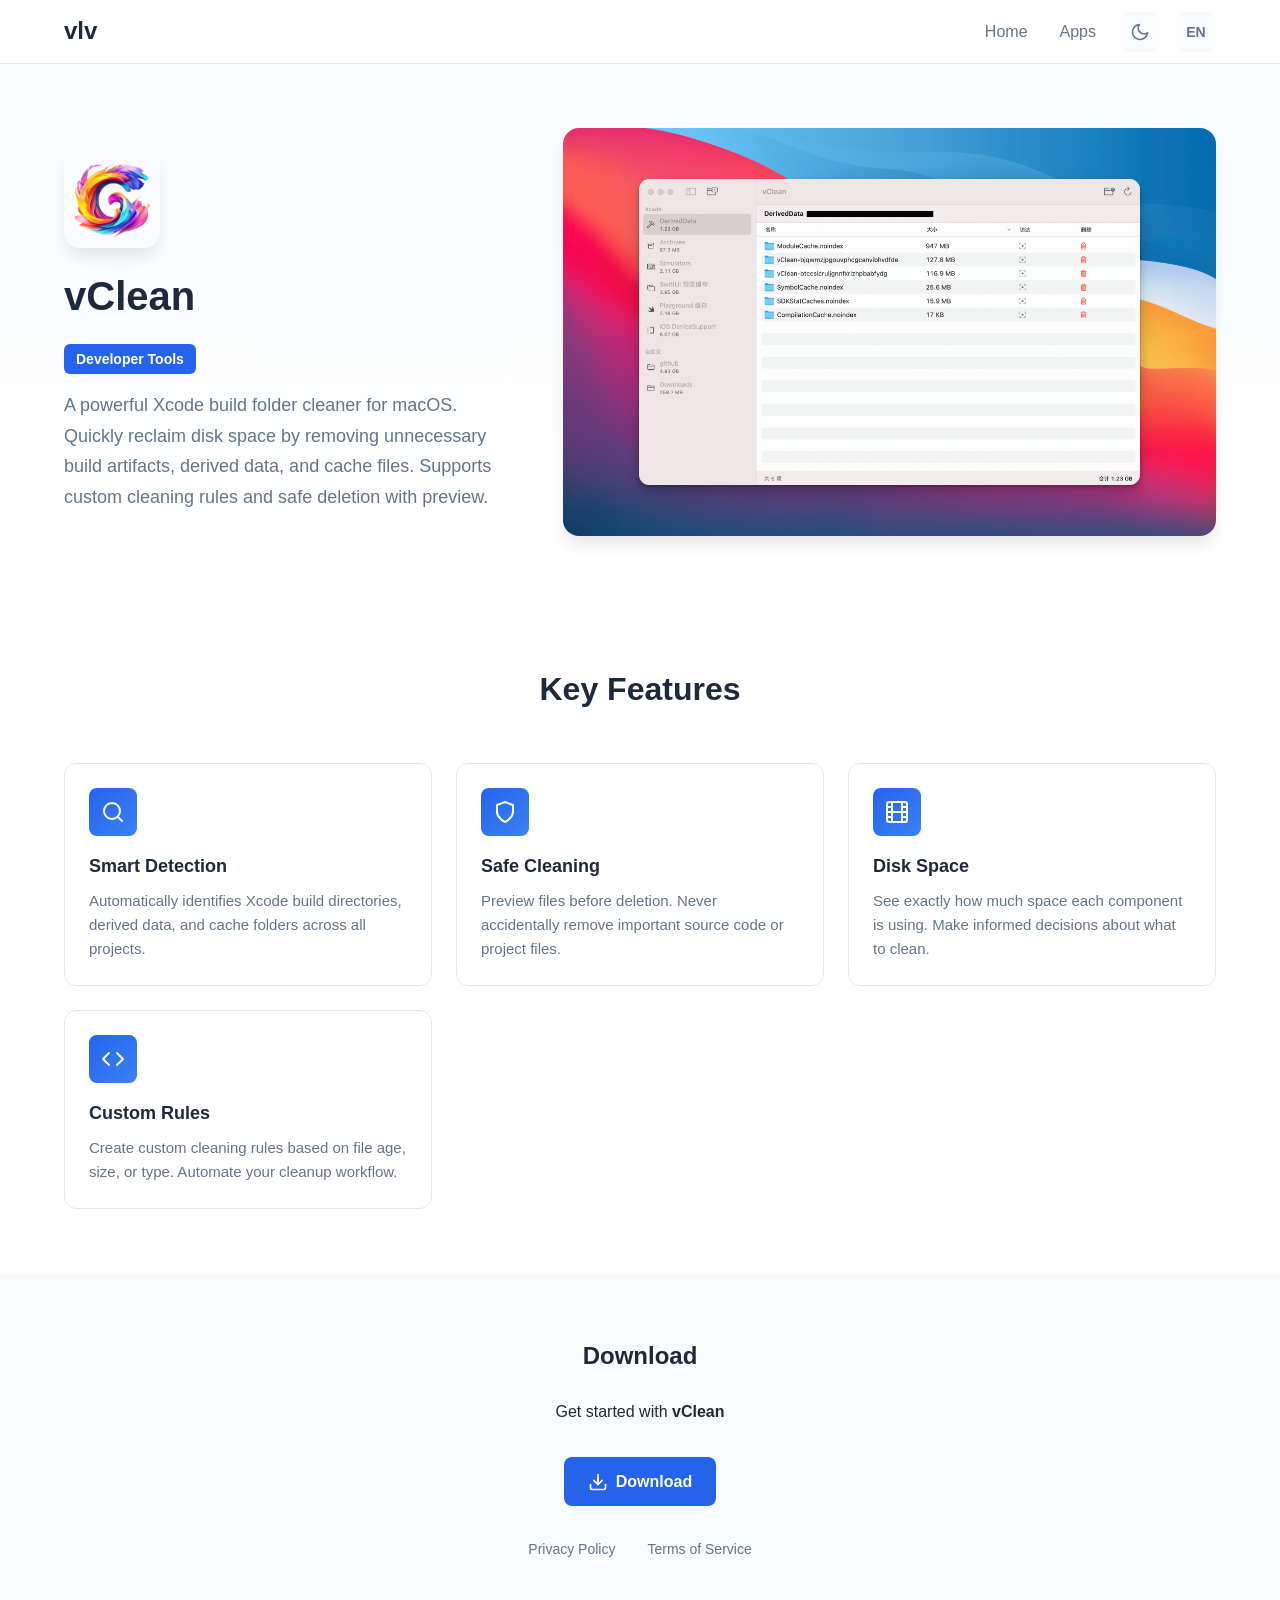
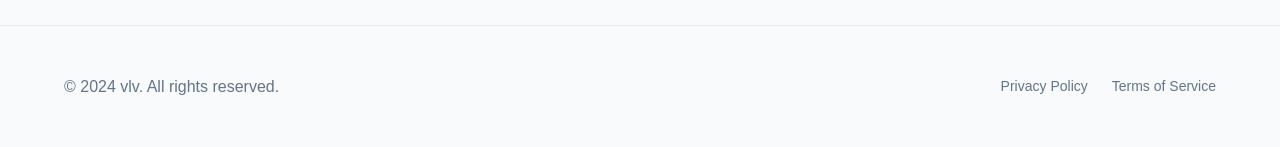
==== vclean/index.html @ 15f45818 "vlv" ====
<!DOCTYPE html>
<html lang="en">
<head>
  <meta charset="UTF-8">
  <meta name="viewport" content="width=device-width, initial-scale=1.0">
  <title>vClean | Xcode Build Folder Cleaner for macOS</title>
  <meta name="description" content="A powerful Xcode build folder cleaner for macOS. Quickly reclaim disk space by removing unnecessary build artifacts, derived data, and cache files.">
  <meta name="keywords" content="Xcode, cleaner, macOS, build, derived data, cache, disk space, developer tools">
  <meta name="author" content="vlv">
  <meta name="robots" content="index, follow">
  
  <!-- Open Graph -->
  <meta property="og:title" content="vClean | Xcode Build Folder Cleaner for macOS">
  <meta property="og:description" content="Quickly reclaim disk space by removing unnecessary build artifacts, derived data, and cache files.">
  <meta property="og:type" content="product">
  <meta property="og:url" content="https://example.com/vclean/">
  <meta property="og:image" content="../assets/images/vclean/vclean_sample.png">
  
  <!-- Twitter Card -->
  <meta name="twitter:card" content="summary_large_image">
  <meta name="twitter:title" content="vClean | Xcode Build Folder Cleaner">
  <meta name="twitter:description" content="Quickly reclaim disk space by removing unnecessary build artifacts.">
  
  <!-- Favicon -->
  <link rel="icon" type="image/png" href="../assets/images/vclean/icon.png">
  
  <!-- Styles -->
  <link rel="stylesheet" href="../assets/css/styles.css">
</head>
<body class="app-detail">
  <!-- Header -->
  <header class="header">
    <div class="container header-content">
      <a href="/" class="logo">
        <span>vlv</span>
      </a>
      
      <nav class="nav">
        <ul class="nav-links">
          <li><a href="/" class="nav-link" data-i18n="nav_home">Home</a></li>
          <li><a href="/#apps" class="nav-link" data-i18n="nav_apps">Apps</a></li>
        </ul>
        
        <div class="header-actions">
          <button class="theme-toggle" aria-label="Toggle theme">
            <svg xmlns="http://www.w3.org/2000/svg" viewBox="0 0 24 24" fill="none" stroke="currentColor" stroke-width="2" stroke-linecap="round" stroke-linejoin="round">
              <path d="M21 12.79A9 9 0 1 1 11.21 3 7 7 0 0 0 21 12.79z"></path>
            </svg>
          </button>
          <button class="lang-toggle" aria-label="Toggle language">EN</button>
          <button class="mobile-menu-btn" aria-label="Toggle menu">
            <svg xmlns="http://www.w3.org/2000/svg" viewBox="0 0 24 24" fill="none" stroke="currentColor" stroke-width="2" stroke-linecap="round" stroke-linejoin="round">
              <line x1="3" y1="12" x2="21" y2="12"></line>
              <line x1="3" y1="6" x2="21" y2="6"></line>
              <line x1="3" y1="18" x2="21" y2="18"></line>
            </svg>
          </button>
        </div>
      </nav>
    </div>
  </header>

  <!-- App Hero -->
  <section class="app-hero">
    <div class="container">
      <div class="app-hero-content">
        <div class="app-hero-info">
          <img src="../assets/images/vclean/icon.png" alt="vClean Icon" class="app-detail-icon">
          <h1 class="app-detail-title" data-i18n="vclean_name">vClean</h1>
          <span class="app-detail-category" data-i18n="vclean_category">Developer Tools</span>
          <p class="app-detail-description" data-i18n="vclean_description">A powerful Xcode build folder cleaner for macOS. Quickly reclaim disk space by removing unnecessary build artifacts, derived data, and cache files.</p>
        </div>
        <div class="app-hero-screenshot">
          <img src="../assets/images/vclean/vclean_sample.png" alt="vClean Screenshot">
        </div>
      </div>
    </div>
  </section>

  <!-- Features Section -->
  <section class="app-features">
    <div class="container">
      <div class="section-header">
        <h2 class="section-title" data-i18n="app_features">Key Features</h2>
      </div>
      
      <div class="features-grid">
        <article class="feature-card">
          <div class="feature-icon">
            <svg xmlns="http://www.w3.org/2000/svg" viewBox="0 0 24 24" fill="none" stroke="currentColor" stroke-width="2" stroke-linecap="round" stroke-linejoin="round">
              <circle cx="11" cy="11" r="8"></circle>
              <line x1="21" y1="21" x2="16.65" y2="16.65"></line>
            </svg>
          </div>
          <h3 class="feature-title" data-i18n="vclean_feature_1_title">Smart Detection</h3>
          <p class="feature-description" data-i18n="vclean_feature_1_desc">Automatically identifies Xcode build directories, derived data, and cache folders across all projects.</p>
        </article>
        
        <article class="feature-card">
          <div class="feature-icon">
            <svg xmlns="http://www.w3.org/2000/svg" viewBox="0 0 24 24" fill="none" stroke="currentColor" stroke-width="2" stroke-linecap="round" stroke-linejoin="round">
              <path d="M12 22s8-4 8-10V5l-8-3-8 3v7c0 6 8 10 8 10z"></path>
            </svg>
          </div>
          <h3 class="feature-title" data-i18n="vclean_feature_2_title">Safe Cleaning</h3>
          <p class="feature-description" data-i18n="vclean_feature_2_desc">Preview files before deletion. Never accidentally remove important source code or project files.</p>
        </article>
        
        <article class="feature-card">
          <div class="feature-icon">
            <svg xmlns="http://www.w3.org/2000/svg" viewBox="0 0 24 24" fill="none" stroke="currentColor" stroke-width="2" stroke-linecap="round" stroke-linejoin="round">
              <rect x="2" y="2" width="20" height="20" rx="2.18" ry="2.18"></rect>
              <line x1="7" y1="2" x2="7" y2="22"></line>
              <line x1="17" y1="2" x2="17" y2="22"></line>
              <line x1="2" y1="12" x2="22" y2="12"></line>
              <line x1="2" y1="7" x2="7" y2="7"></line>
              <line x1="2" y1="17" x2="7" y2="17"></line>
              <line x1="17" y1="17" x2="22" y2="17"></line>
              <line x1="17" y1="7" x2="22" y2="7"></line>
            </svg>
          </div>
          <h3 class="feature-title" data-i18n="vclean_feature_3_title">Disk Space</h3>
          <p class="feature-description" data-i18n="vclean_feature_3_desc">See exactly how much space each component is using. Make informed decisions about what to clean.</p>
        </article>
        
        <article class="feature-card">
          <div class="feature-icon">
            <svg xmlns="http://www.w3.org/2000/svg" viewBox="0 0 24 24" fill="none" stroke="currentColor" stroke-width="2" stroke-linecap="round" stroke-linejoin="round">
              <polyline points="16 18 22 12 16 6"></polyline>
              <polyline points="8 6 2 12 8 18"></polyline>
            </svg>
          </div>
          <h3 class="feature-title" data-i18n="vclean_feature_4_title">Custom Rules</h3>
          <p class="feature-description" data-i18n="vclean_feature_4_desc">Create custom cleaning rules based on file age, size, or type. Automate your cleanup workflow.</p>
        </article>
      </div>
    </div>
  </section>

  <!-- Download Section -->
  <section class="app-actions">
    <div class="container">
      <h2 class="app-actions-title" data-i18n="app_download_section">Download</h2>
      <p><span data-i18n="app_download_text">Get started with</span> <strong data-i18n="vclean_name">vClean</strong></p>
      <div class="download-buttons mt-4">
        <a href="#" class="btn btn-primary">
          <svg xmlns="http://www.w3.org/2000/svg" viewBox="0 0 24 24" fill="none" stroke="currentColor" stroke-width="2" stroke-linecap="round" stroke-linejoin="round">
            <path d="M21 15v4a2 2 0 0 1-2 2H5a2 2 0 0 1-2-2v-4"></path>
            <polyline points="7 10 12 15 17 10"></polyline>
            <line x1="12" y1="15" x2="12" y2="3"></line>
          </svg>
          <span data-i18n="app_download">Download</span>
        </a>
      </div>
      
      <div class="legal-links">
        <a href="privacy.html" data-i18n="footer_privacy">Privacy Policy</a>
        <a href="terms.html" data-i18n="footer_terms">Terms of Service</a>
      </div>
    </div>
  </section>

  <!-- Footer -->
  <footer class="footer">
    <div class="container footer-content">
      <p class="footer-text">&copy; 2024 vlv. <span data-i18n="footer_rights">All rights reserved.</span></p>
      <div class="footer-links">
        <a href="privacy.html" class="footer-link" data-i18n="footer_privacy">Privacy Policy</a>
        <a href="terms.html" class="footer-link" data-i18n="footer_terms">Terms of Service</a>
      </div>
    </div>
  </footer>

  <!-- Scripts -->
  <script src="../assets/js/i18n.js"></script>
  <script src="../assets/js/main.js"></script>
</body>
</html>
---- assets/css/styles.css ----
/* ===== CSS Variables ===== */
:root {
  --primary-color: #2563eb;
  --primary-dark: #1d4ed8;
  --secondary-color: #64748b;
  --accent-color: #3b82f6;
  --background: #ffffff;
  --background-alt: #f8fafc;
  --surface: #ffffff;
  --text-primary: #1e293b;
  --text-secondary: #64748b;
  --text-muted: #94a3b8;
  --border-color: #e2e8f0;
  --shadow-sm: 0 1px 2px rgba(0, 0, 0, 0.05);
  --shadow-md: 0 4px 6px -1px rgba(0, 0, 0, 0.1);
  --shadow-lg: 0 10px 15px -3px rgba(0, 0, 0, 0.1);
  --radius-sm: 0.375rem;
  --radius-md: 0.5rem;
  --radius-lg: 0.75rem;
  --radius-xl: 1rem;
  --transition-fast: 150ms ease;
  --transition-normal: 250ms ease;
  --font-sans: -apple-system, BlinkMacSystemFont, 'Segoe UI', Roboto, 'Helvetica Neue', Arial, sans-serif;
  --font-mono: 'SF Mono', Monaco, 'Cascadia Code', 'Roboto Mono', Consolas, monospace;
  --max-width: 1200px;
  --header-height: 4rem;
}

/* ===== Dark Mode ===== */
[data-theme="dark"] {
  --background: #0f172a;
  --background-alt: #1e293b;
  --surface: #1e293b;
  --text-primary: #f1f5f9;
  --text-secondary: #94a3b8;
  --text-muted: #64748b;
  --border-color: #334155;
  --shadow-sm: 0 1px 2px rgba(0, 0, 0, 0.3);
  --shadow-md: 0 4px 6px -1px rgba(0, 0, 0, 0.4);
  --shadow-lg: 0 10px 15px -3px rgba(0, 0, 0, 0.4);
}

/* ===== Reset & Base ===== */
*, *::before, *::after {
  box-sizing: border-box;
  margin: 0;
  padding: 0;
}

html {
  font-size: 16px;
  scroll-behavior: smooth;
  -webkit-font-smoothing: antialiased;
  -moz-osx-font-smoothing: grayscale;
}

body {
  font-family: var(--font-sans);
  background-color: var(--background);
  color: var(--text-primary);
  line-height: 1.6;
  min-height: 100vh;
  transition: background-color var(--transition-normal), color var(--transition-normal);
}

a {
  color: var(--primary-color);
  text-decoration: none;
  transition: color var(--transition-fast);
}

a:hover {
  color: var(--primary-dark);
}

img {
  max-width: 100%;
  height: auto;
  display: block;
}

ul, ol {
  list-style: none;
}

button {
  font-family: inherit;
  cursor: pointer;
  border: none;
  background: none;
}

/* ===== Layout ===== */
.container {
  width: 100%;
  max-width: var(--max-width);
  margin: 0 auto;
  padding: 0 1.5rem;
}

/* ===== Header ===== */
.header {
  position: fixed;
  top: 0;
  left: 0;
  right: 0;
  height: var(--header-height);
  background: var(--surface);
  border-bottom: 1px solid var(--border-color);
  z-index: 1000;
  backdrop-filter: blur(8px);
  background: rgba(var(--surface), 0.8);
}

[data-theme="dark"] .header {
  background: rgba(30, 41, 59, 0.8);
}

.header-content {
  display: flex;
  align-items: center;
  justify-content: space-between;
  height: 100%;
}

.logo {
  font-size: 1.5rem;
  font-weight: 700;
  color: var(--text-primary);
  display: flex;
  align-items: center;
  gap: 0.5rem;
}

.logo:hover {
  color: var(--primary-color);
}

.logo-icon {
  width: 2rem;
  height: 2rem;
  background: linear-gradient(135deg, var(--primary-color), var(--accent-color));
  border-radius: var(--radius-md);
  display: flex;
  align-items: center;
  justify-content: center;
  color: white;
  font-weight: 700;
}

.nav {
  display: flex;
  align-items: center;
  gap: 1.5rem;
}

.nav-links {
  display: flex;
  gap: 2rem;
}

.nav-link {
  color: var(--text-secondary);
  font-weight: 500;
  padding: 0.5rem 0;
  position: relative;
}

.nav-link:hover,
.nav-link.active {
  color: var(--text-primary);
}

.nav-link::after {
  content: '';
  position: absolute;
  bottom: 0;
  left: 0;
  width: 0;
  height: 2px;
  background: var(--primary-color);
  transition: width var(--transition-fast);
}

.nav-link:hover::after,
.nav-link.active::after {
  width: 100%;
}

/* ===== Language & Theme Switcher ===== */
.header-actions {
  display: flex;
  align-items: center;
  gap: 1rem;
}

.theme-toggle,
.lang-toggle {
  display: flex;
  align-items: center;
  justify-content: center;
  width: 2.5rem;
  height: 2.5rem;
  border-radius: var(--radius-md);
  color: var(--text-secondary);
  transition: all var(--transition-fast);
  background: var(--background-alt);
}

.theme-toggle:hover,
.lang-toggle:hover {
  color: var(--text-primary);
  background: var(--border-color);
}

.theme-toggle svg,
.lang-toggle svg {
  width: 1.25rem;
  height: 1.25rem;
}

.lang-toggle {
  font-weight: 600;
  font-size: 0.875rem;
}

/* ===== Mobile Menu ===== */
.mobile-menu-btn {
  display: none;
  width: 2.5rem;
  height: 2.5rem;
  align-items: center;
  justify-content: center;
  color: var(--text-primary);
}

.mobile-menu-btn svg {
  width: 1.5rem;
  height: 1.5rem;
}

@media (max-width: 768px) {
  .nav-links {
    display: none;
  }

  .mobile-menu-btn {
    display: flex;
  }

  .nav-links.active {
    display: flex;
    flex-direction: column;
    position: absolute;
    top: var(--header-height);
    left: 0;
    right: 0;
    background: var(--surface);
    padding: 1rem;
    border-bottom: 1px solid var(--border-color);
    gap: 1rem;
  }
}

/* ===== Hero Section ===== */
.hero {
  padding: calc(var(--header-height) + 4rem) 0 4rem;
  text-align: center;
  background: linear-gradient(to bottom, var(--background-alt), var(--background));
}

.hero-title {
  font-size: clamp(2.5rem, 5vw, 4rem);
  font-weight: 800;
  line-height: 1.1;
  margin-bottom: 1.5rem;
  background: linear-gradient(135deg, var(--text-primary), var(--primary-color));
  -webkit-background-clip: text;
  -webkit-text-fill-color: transparent;
  background-clip: text;
}

.hero-subtitle {
  font-size: 1.25rem;
  color: var(--text-secondary);
  max-width: 600px;
  margin: 0 auto 2rem;
}

.hero-actions {
  display: flex;
  gap: 1rem;
  justify-content: center;
  flex-wrap: wrap;
}

/* ===== Buttons ===== */
.btn {
  display: inline-flex;
  align-items: center;
  justify-content: center;
  gap: 0.5rem;
  padding: 0.75rem 1.5rem;
  font-size: 1rem;
  font-weight: 600;
  border-radius: var(--radius-md);
  transition: all var(--transition-fast);
  cursor: pointer;
}

.btn-primary {
  background: var(--primary-color);
  color: white;
}

.btn-primary:hover {
  background: var(--primary-dark);
  color: white;
  transform: translateY(-2px);
  box-shadow: var(--shadow-md);
}

.btn-secondary {
  background: var(--background-alt);
  color: var(--text-primary);
  border: 1px solid var(--border-color);
}

.btn-secondary:hover {
  background: var(--border-color);
  color: var(--text-primary);
}

.btn svg {
  width: 1.25rem;
  height: 1.25rem;
}

/* ===== Apps Grid ===== */
.apps-section {
  padding: 4rem 0;
}

.section-header {
  text-align: center;
  margin-bottom: 3rem;
}

.section-title {
  font-size: 2rem;
  font-weight: 700;
  margin-bottom: 0.5rem;
}

.section-subtitle {
  color: var(--text-secondary);
}

.apps-grid {
  display: grid;
  grid-template-columns: repeat(auto-fit, minmax(320px, 1fr));
  gap: 2rem;
}

/* ===== App Card ===== */
.app-card {
  background: var(--surface);
  border: 1px solid var(--border-color);
  border-radius: var(--radius-xl);
  overflow: hidden;
  transition: all var(--transition-normal);
}

.app-card:hover {
  transform: translateY(-4px);
  box-shadow: var(--shadow-lg);
  border-color: var(--primary-color);
}

.app-card-image {
  width: 100%;
  height: 200px;
  object-fit: cover;
  background: var(--background-alt);
}

.app-card-content {
  padding: 1.5rem;
}

.app-card-header {
  display: flex;
  align-items: center;
  gap: 1rem;
  margin-bottom: 1rem;
}

.app-card-icon {
  width: 3rem;
  height: 3rem;
  border-radius: var(--radius-lg);
  object-fit: cover;
  background: var(--background-alt);
}

.app-card-title {
  font-size: 1.25rem;
  font-weight: 700;
}

.app-card-category {
  font-size: 0.875rem;
  color: var(--text-muted);
}

.app-card-description {
  color: var(--text-secondary);
  margin-bottom: 1.5rem;
  line-height: 1.7;
}

.app-card-footer {
  display: flex;
  justify-content: space-between;
  align-items: center;
}

.app-card-link {
  display: inline-flex;
  align-items: center;
  gap: 0.5rem;
  font-weight: 600;
  color: var(--primary-color);
}

.app-card-link svg {
  width: 1rem;
  height: 1rem;
  transition: transform var(--transition-fast);
}

.app-card-link:hover svg {
  transform: translateX(4px);
}

/* ===== Footer ===== */
.footer {
  padding: 3rem 0;
  border-top: 1px solid var(--border-color);
  background: var(--background-alt);
}

.footer-content {
  display: flex;
  justify-content: space-between;
  align-items: center;
  flex-wrap: wrap;
  gap: 1rem;
}

.footer-text {
  color: var(--text-secondary);
}

.footer-links {
  display: flex;
  gap: 1.5rem;
}

.footer-link {
  color: var(--text-secondary);
  font-size: 0.875rem;
}

.footer-link:hover {
  color: var(--text-primary);
}

/* ===== Legal Pages ===== */
.legal-page {
  padding-top: calc(var(--header-height) + 2rem);
  padding-bottom: 4rem;
}

.legal-header {
  text-align: center;
  margin-bottom: 3rem;
  padding-bottom: 2rem;
  border-bottom: 1px solid var(--border-color);
}

.legal-title {
  font-size: 2.5rem;
  font-weight: 800;
  margin-bottom: 0.5rem;
}

.legal-subtitle {
  color: var(--text-secondary);
}

.legal-content {
  max-width: 800px;
  margin: 0 auto;
}

.legal-content h2 {
  font-size: 1.5rem;
  margin-top: 2.5rem;
  margin-bottom: 1rem;
  color: var(--text-primary);
}

.legal-content h3 {
  font-size: 1.25rem;
  margin-top: 2rem;
  margin-bottom: 0.75rem;
  color: var(--text-primary);
}

.legal-content p {
  margin-bottom: 1rem;
  color: var(--text-secondary);
  line-height: 1.8;
}

.legal-content ul {
  margin-bottom: 1rem;
  padding-left: 1.5rem;
}

.legal-content li {
  margin-bottom: 0.5rem;
  color: var(--text-secondary);
  line-height: 1.7;
  list-style: disc;
}

.legal-content strong {
  color: var(--text-primary);
}

.legal-updated {
  font-size: 0.875rem;
  color: var(--text-muted);
  margin-top: 2rem;
  padding-top: 2rem;
  border-top: 1px solid var(--border-color);
}

/* ===== App Detail Page ===== */
.app-detail {
  padding-top: var(--header-height);
}

.app-hero {
  padding: 4rem 0;
  background: linear-gradient(to bottom, var(--background-alt), var(--background));
}

.app-hero-content {
  display: grid;
  grid-template-columns: 1fr 1.5fr;
  gap: 4rem;
  align-items: center;
}

@media (max-width: 768px) {
  .app-hero-content {
    grid-template-columns: 1fr;
    text-align: center;
  }
}

.app-hero-info {
  display: flex;
  flex-direction: column;
  gap: 1rem;
}

.app-detail-icon {
  width: 6rem;
  height: 6rem;
  border-radius: var(--radius-xl);
  object-fit: cover;
  box-shadow: var(--shadow-lg);
}

.app-detail-title {
  font-size: 2.5rem;
  font-weight: 800;
}

.app-detail-category {
  display: inline-block;
  padding: 0.25rem 0.75rem;
  background: var(--primary-color);
  color: white;
  font-size: 0.875rem;
  font-weight: 600;
  border-radius: var(--radius-sm);
  width: fit-content;
}

@media (max-width: 768px) {
  .app-detail-category {
    margin: 0 auto;
  }
}

.app-detail-description {
  font-size: 1.125rem;
  color: var(--text-secondary);
  line-height: 1.7;
}

.app-hero-screenshot {
  border-radius: var(--radius-xl);
  overflow: hidden;
  box-shadow: var(--shadow-lg);
  background: var(--background-alt);
}

.app-hero-screenshot img {
  width: 100%;
  height: auto;
}

.app-features {
  padding: 4rem 0;
}

.features-grid {
  display: grid;
  grid-template-columns: repeat(auto-fit, minmax(280px, 1fr));
  gap: 1.5rem;
  margin-top: 2rem;
}

.feature-card {
  background: var(--surface);
  border: 1px solid var(--border-color);
  border-radius: var(--radius-lg);
  padding: 1.5rem;
  transition: all var(--transition-fast);
}

.feature-card:hover {
  border-color: var(--primary-color);
  box-shadow: var(--shadow-md);
}

.feature-icon {
  width: 3rem;
  height: 3rem;
  border-radius: var(--radius-md);
  background: linear-gradient(135deg, var(--primary-color), var(--accent-color));
  display: flex;
  align-items: center;
  justify-content: center;
  margin-bottom: 1rem;
}

.feature-icon svg {
  width: 1.5rem;
  height: 1.5rem;
  color: white;
}

.feature-title {
  font-size: 1.125rem;
  font-weight: 600;
  margin-bottom: 0.5rem;
}

.feature-description {
  color: var(--text-secondary);
  font-size: 0.9375rem;
}

.app-actions {
  padding: 4rem 0;
  background: var(--background-alt);
  text-align: center;
}

.app-actions-title {
  font-size: 1.5rem;
  font-weight: 700;
  margin-bottom: 1.5rem;
}

.download-buttons {
  display: flex;
  gap: 1rem;
  justify-content: center;
  flex-wrap: wrap;
}

.legal-links {
  display: flex;
  gap: 2rem;
  justify-content: center;
  margin-top: 2rem;
}

.legal-links a {
  color: var(--text-secondary);
  font-size: 0.875rem;
}

.legal-links a:hover {
  color: var(--primary-color);
}

/* ===== Utilities ===== */
.text-center {
  text-align: center;
}

.mt-4 {
  margin-top: 2rem;
}

/* ===== Animations ===== */
@keyframes fadeIn {
  from {
    opacity: 0;
    transform: translateY(20px);
  }
  to {
    opacity: 1;
    transform: translateY(0);
  }
}

.animate-in {
  animation: fadeIn 0.6s ease forwards;
}

.animate-delay-1 {
  animation-delay: 0.1s;
}

.animate-delay-2 {
  animation-delay: 0.2s;
}

.animate-delay-3 {
  animation-delay: 0.3s;
}

/* ===== Responsive ===== */
@media (max-width: 640px) {
  .container {
    padding: 0 1rem;
  }

  .hero {
    padding: calc(var(--header-height) + 2rem) 0 2rem;
  }

  .apps-section,
  .app-features,
  .app-actions {
    padding: 2rem 0;
  }

  .section-title {
    font-size: 1.5rem;
  }

  .legal-title {
    font-size: 1.75rem;
  }

  .footer-content {
    flex-direction: column;
    text-align: center;
  }
}
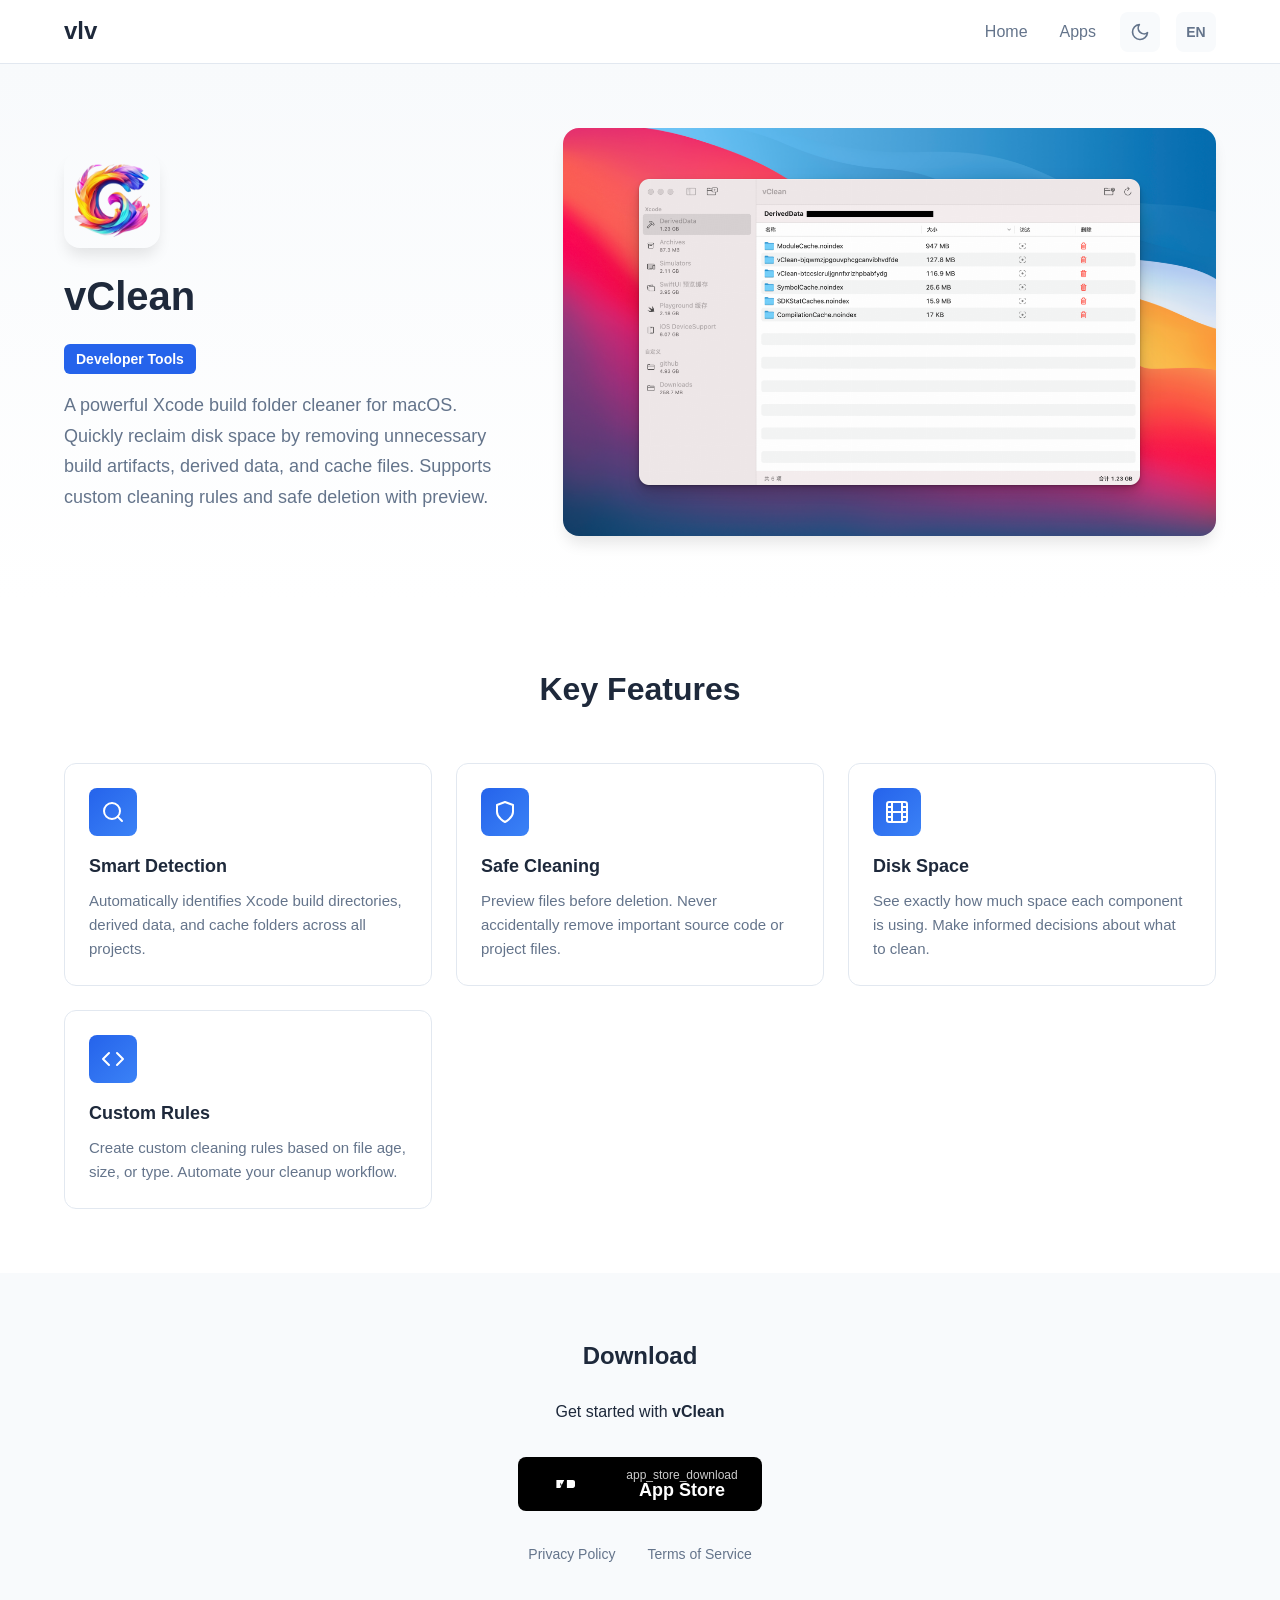
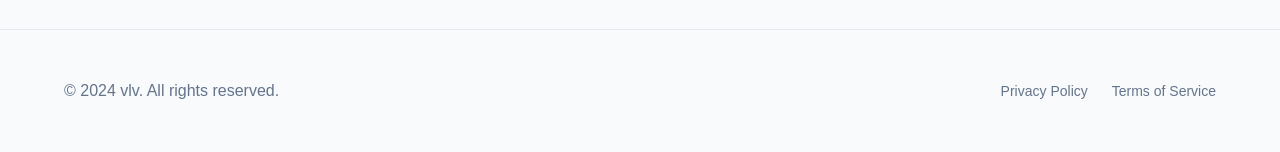
==== commit a763cc2f: "feat: 添加App Store样式下载按钮" ====
--- a/vclean/index.html
+++ b/vclean/index.html
@@ -143,13 +143,12 @@
       <h2 class="app-actions-title" data-i18n="app_download_section">Download</h2>
       <p><span data-i18n="app_download_text">Get started with</span> <strong data-i18n="vclean_name">vClean</strong></p>
       <div class="download-buttons mt-4">
-        <a href="#" class="btn btn-primary">
-          <svg xmlns="http://www.w3.org/2000/svg" viewBox="0 0 24 24" fill="none" stroke="currentColor" stroke-width="2" stroke-linecap="round" stroke-linejoin="round">
-            <path d="M21 15v4a2 2 0 0 1-2 2H5a2 2 0 0 1-2-2v-4"></path>
-            <polyline points="7 10 12 15 17 10"></polyline>
-            <line x1="12" y1="15" x2="12" y2="3"></line>
-          </svg>
-          <span data-i18n="app_download">Download</span>
+        <a href="https://apps.apple.com/app/idYOUR_APP_ID" target="_blank" rel="noopener noreferrer" class="app-store-btn">
+          <img src="/assets/images/app-store-badge.svg" alt="Download on the App Store" class="app-store-icon">
+          <span class="app-store-text">
+            <span data-i18n="app_store_download">Download on the</span>
+            <span class="app-store-name">App Store</span>
+          </span>
         </a>
       </div>
       
--- a/assets/css/styles.css
+++ b/assets/css/styles.css
@@ -369,6 +369,9 @@
   border-radius: var(--radius-xl);
   overflow: hidden;
   transition: all var(--transition-normal);
+  display: flex;
+  flex-direction: column;
+  height: 100%;
 }
 
 .app-card:hover {
@@ -377,35 +380,110 @@
   border-color: var(--primary-color);
 }
 
-.app-card-image {
-  width: 100%;
-  height: 200px;
-  object-fit: cover;
+.app-card-icon-wrapper {
+  padding: 1.5rem 1.5rem 0;
+  text-align: center;
+  min-height: 60px;
+  display: flex;
+  align-items: center;
+  justify-content: center;
+  background: none;
+}
+
+.app-card-icon-large {
+  width: 7rem;
+  height: 7rem;
+  border-radius: var(--radius-xl);
+  object-fit: contain;
+  transition: all var(--transition-fast);
+  /* Ensure consistent appearance regardless of original image size */
+  max-width: 100%;
+  max-height: 100%;
+  /* Force same visual size by using fixed dimensions */
+  width: 7rem !important;
+  height: 7rem !important;
+  /* Remove any background or shadow */
+  background: transparent !important;
+  box-shadow: none !important;
+}
+
+.app-card:hover .app-card-icon-large {
+  transform: translateY(-4px);
+}
+
+.app-card-icon-large {
+  width: 7rem;
+  height: 7rem;
+  border-radius: var(--radius-xl);
+  object-fit: contain;
+  transition: all var(--transition-fast);
+  /* Ensure consistent appearance regardless of original image size */
+  max-width: 100%;
+  max-height: 100%;
+  /* Force same visual size by using fixed dimensions */
+  width: 7rem !important;
+  height: 7rem !important;
+}
+
+.app-card:hover .app-card-icon-large {
+  transform: translateY(-4px);
+}
+
+.app-card-icon-large {
+  width: 3.5rem;
+  height: 3.5rem;
+  border-radius: var(--radius-lg);
+  object-fit: contain;
   background: var(--background-alt);
+  box-shadow: var(--shadow-sm);
+  transition: all var(--transition-fast);
+  /* Ensure consistent appearance regardless of original image size */
+  max-width: 100%;
+  max-height: 100%;
+}
+
+.app-card:hover .app-card-icon-large {
+  transform: translateY(-2px);
+  box-shadow: var(--shadow-md);
 }
 
 .app-card-content {
-  padding: 1.5rem;
+  padding: 0 1.5rem 1.5rem;
+  flex: 1;
+  display: flex;
+  flex-direction: column;
 }
 
 .app-card-header {
-  display: flex;
-  align-items: center;
-  gap: 1rem;
   margin-bottom: 1rem;
-}
-
-.app-card-icon {
-  width: 3rem;
-  height: 3rem;
-  border-radius: var(--radius-lg);
-  object-fit: cover;
-  background: var(--background-alt);
+  flex-shrink: 0;
 }
 
 .app-card-title {
   font-size: 1.25rem;
   font-weight: 700;
+  line-height: 1.3;
+}
+
+.app-card-category {
+  font-size: 0.875rem;
+  color: var(--text-muted);
+  display: block;
+  margin-top: 0.25rem;
+}
+
+.app-card-description {
+  color: var(--text-secondary);
+  margin-bottom: 1.5rem;
+  line-height: 1.7;
+  flex: 1;
+}
+
+.app-card-footer {
+  display: flex;
+  justify-content: space-between;
+  align-items: center;
+  flex-shrink: 0;
 }
 
 .app-card-category {
@@ -750,6 +828,58 @@
   animation-delay: 0.3s;
 }
 
+/* ===== App Store Button ===== */
+.app-store-btn {
+  display: inline-flex;
+  align-items: center;
+  gap: 0.75rem;
+  padding: 0.75rem 1.5rem;
+  background: black;
+  color: white;
+  border-radius: var(--radius-md);
+  transition: all var(--transition-fast);
+  text-decoration: none;
+  border: none;
+  cursor: pointer;
+}
+
+.app-store-btn:hover {
+  background: #1a1a1a;
+  transform: translateY(-1px);
+  box-shadow: var(--shadow-md);
+}
+
+.app-store-icon {
+  height: 1.5rem;
+  width: auto;
+  display: block;
+}
+
+.app-store-text {
+  display: flex;
+  flex-direction: column;
+  line-height: 1;
+}
+
+.app-store-text span:first-child {
+  font-size: 0.75rem;
+  opacity: 0.8;
+}
+
+.app-store-name {
+  font-size: 1.125rem;
+  font-weight: 600;
+}
+
+[data-theme="dark"] .app-store-btn {
+  background: white;
+  color: black;
+}
+
+[data-theme="dark"] .app-store-btn:hover {
+  background: #f0f0f0;
+}
+
 /* ===== Responsive ===== */
 @media (max-width: 640px) {
   .container {
@@ -778,4 +908,17 @@
     flex-direction: column;
     text-align: center;
   }
-}
+
+  .app-store-btn {
+    padding: 0.5rem 1rem;
+    gap: 0.5rem;
+  }
+
+  .app-store-icon {
+    height: 1.25rem;
+  }
+
+  .app-store-name {
+    font-size: 1rem;
+  }
+}
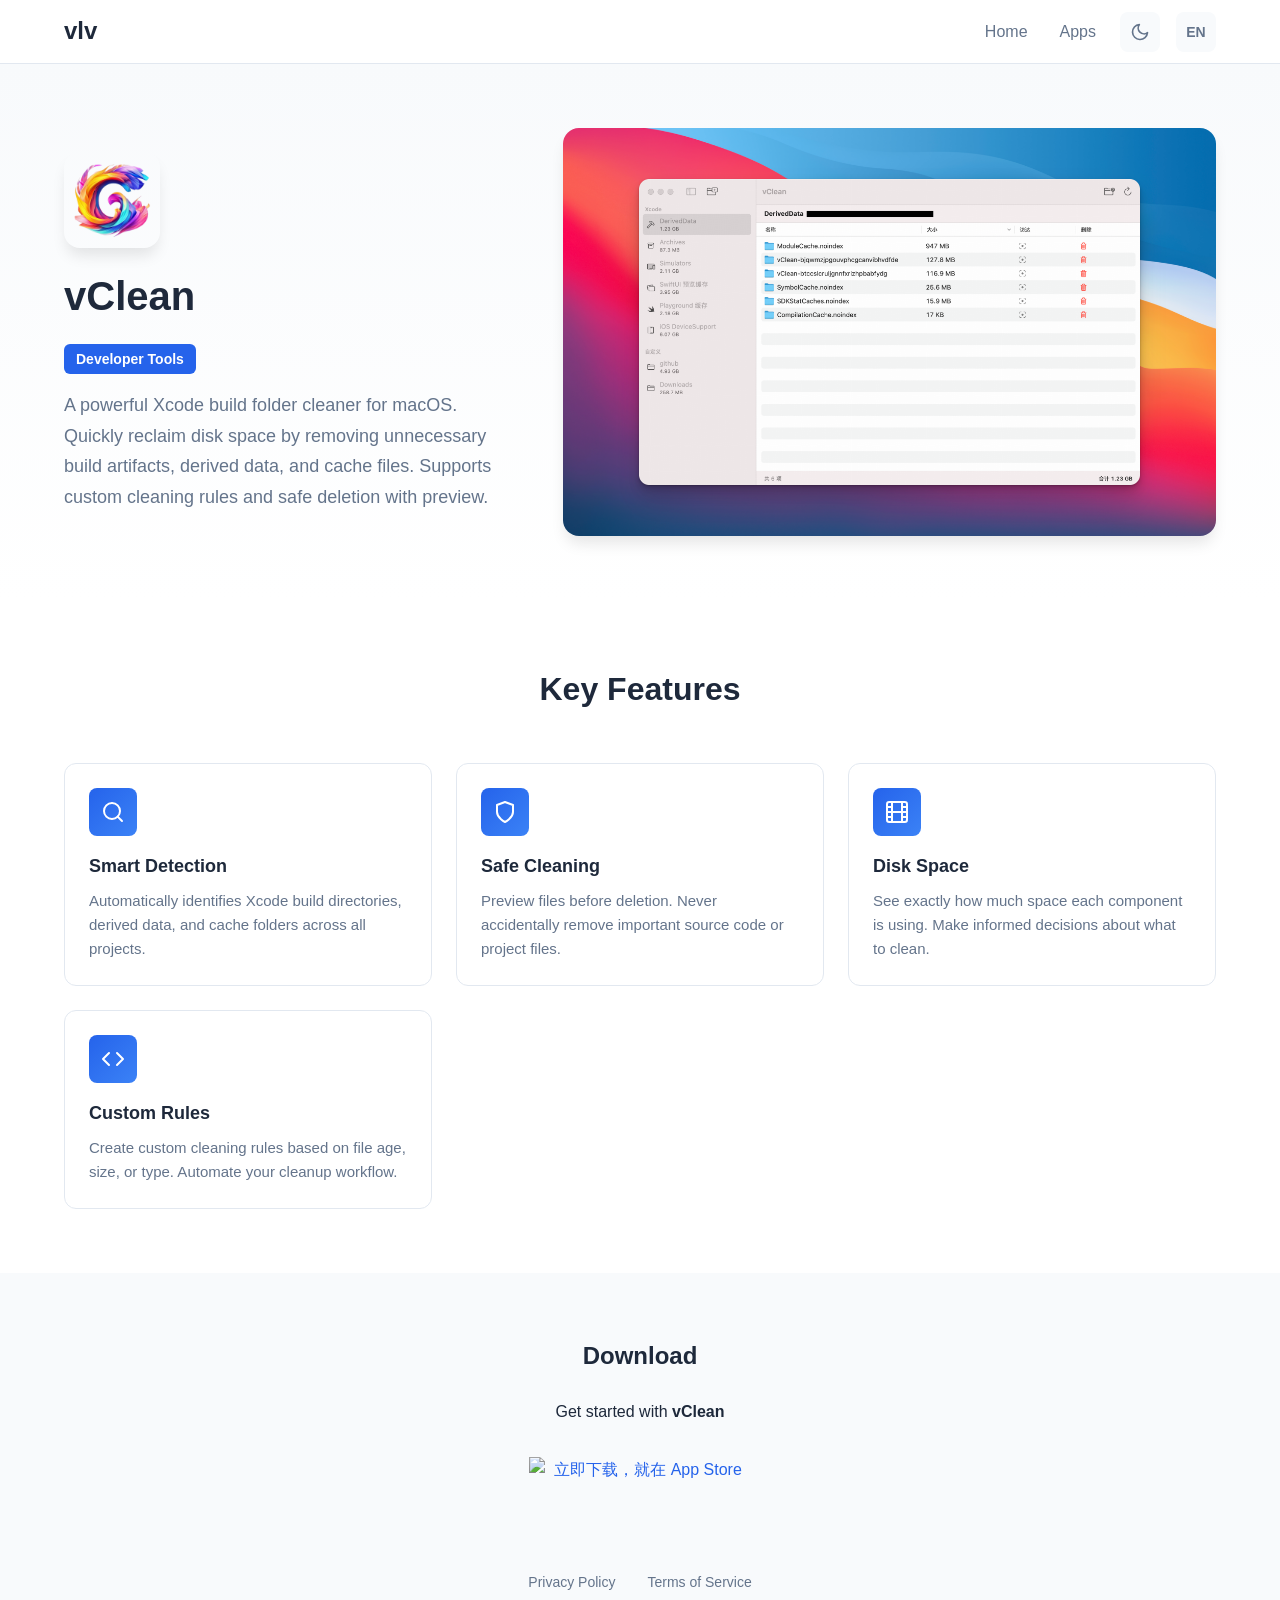
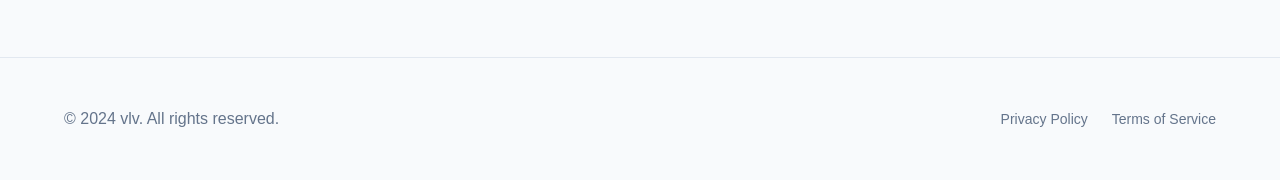
==== commit 2dd210e1: "feat: 使用官方App Store徽章替换自定义版本" ====
--- a/vclean/index.html
+++ b/vclean/index.html
@@ -143,12 +143,8 @@
       <h2 class="app-actions-title" data-i18n="app_download_section">Download</h2>
       <p><span data-i18n="app_download_text">Get started with</span> <strong data-i18n="vclean_name">vClean</strong></p>
       <div class="download-buttons mt-4">
-        <a href="https://apps.apple.com/app/idYOUR_APP_ID" target="_blank" rel="noopener noreferrer" class="app-store-btn">
-          <img src="/assets/images/app-store-badge.svg" alt="Download on the App Store" class="app-store-icon">
-          <span class="app-store-text">
-            <span data-i18n="app_store_download">Download on the</span>
-            <span class="app-store-name">App Store</span>
-          </span>
+        <a href="https://apps.apple.com/cn/app/vclean/idYOUR_VCLEAN_ID?mt=12&itscg=30200&itsct=apps_box_badge&mttnsubad=YOUR_SUBADE_ID" target="_blank" rel="noopener noreferrer" style="display: inline-block;">
+          <img src="https://toolbox.marketingtools.apple.com/api/v2/badges/download-on-the-app-store/black/zh-cn?releaseDate=1678752000" alt="立即下载，就在 App Store" style="width: 223px; height: 82px; vertical-align: middle; object-fit: contain;" />
         </a>
       </div>
       
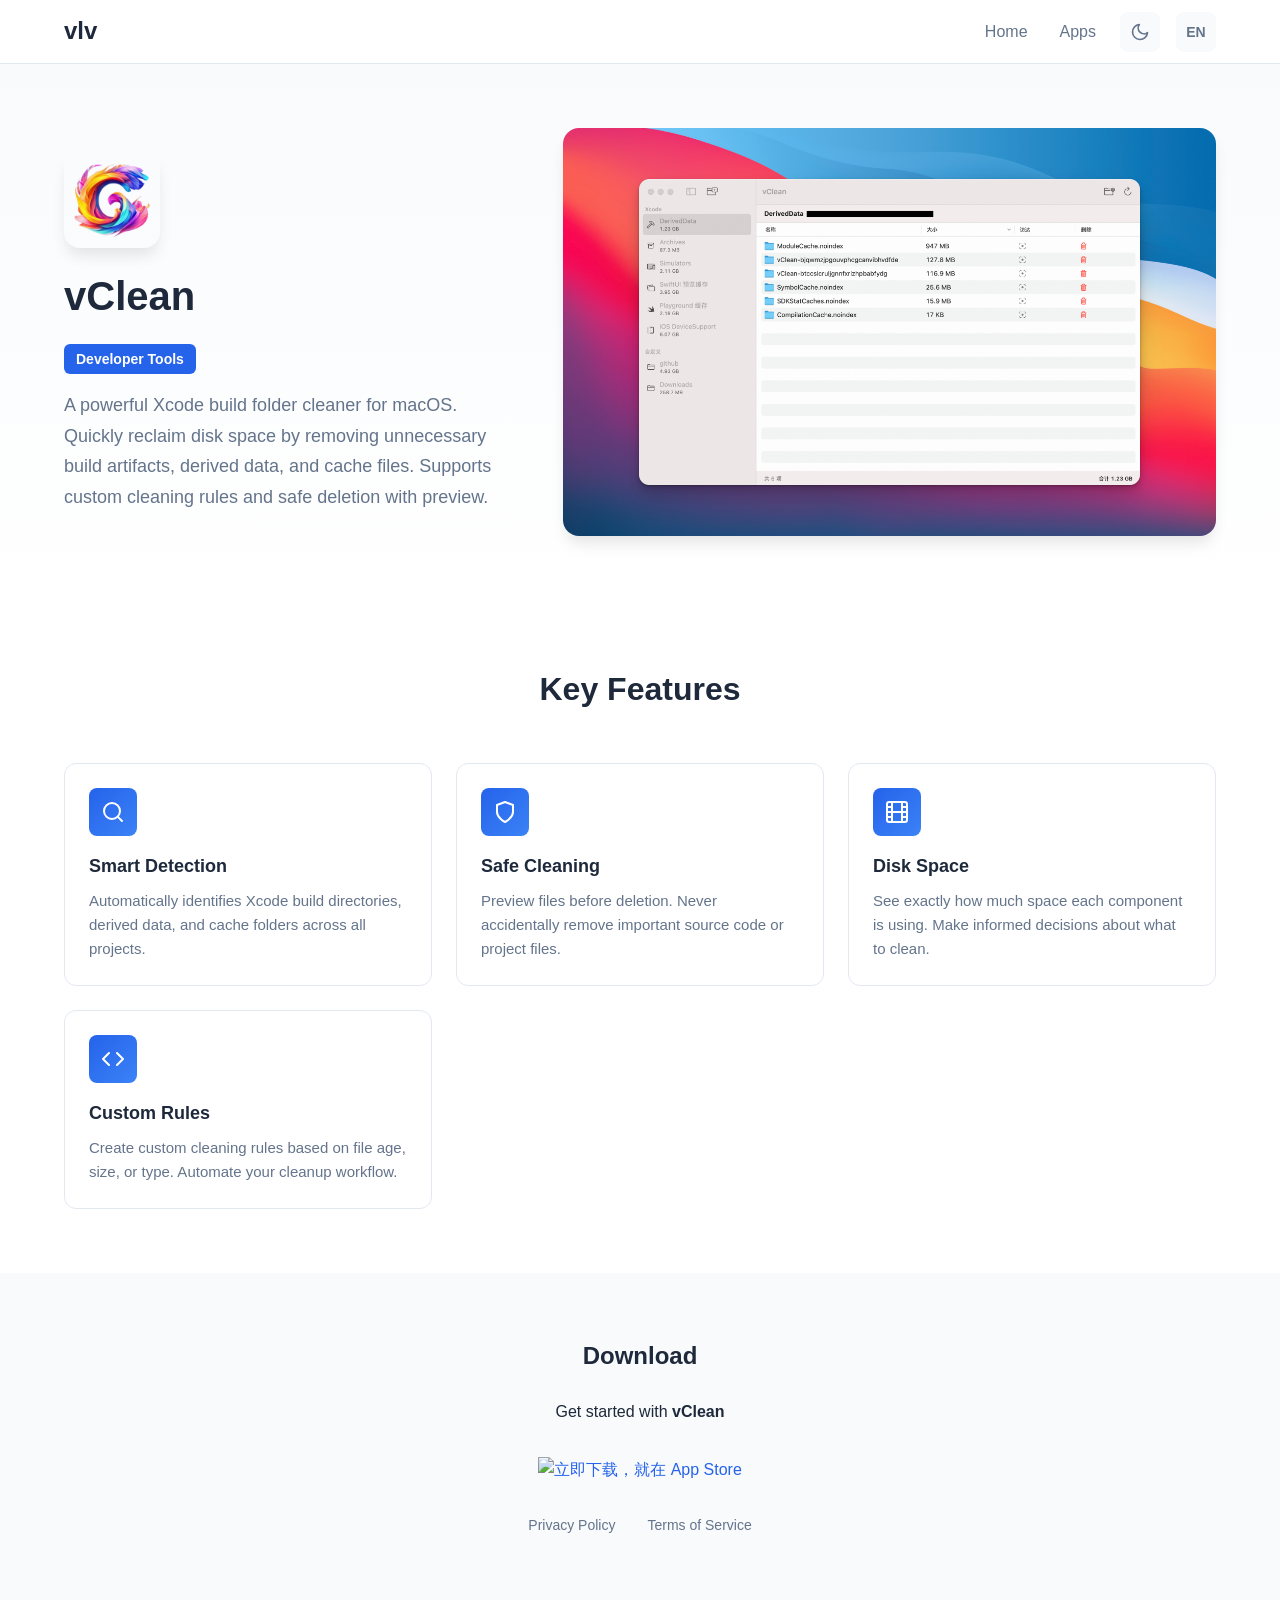
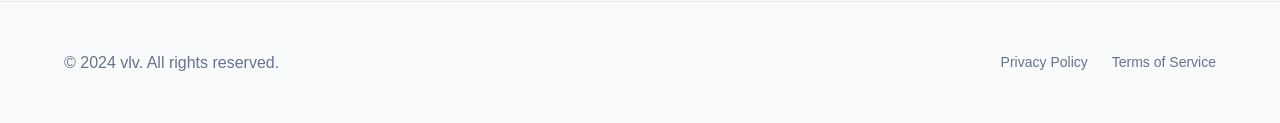
==== commit 662388f3: "feat: 使用本地SVG官方App Store徽章替换在线版本" ====
--- a/vclean/index.html
+++ b/vclean/index.html
@@ -143,8 +143,8 @@
       <h2 class="app-actions-title" data-i18n="app_download_section">Download</h2>
       <p><span data-i18n="app_download_text">Get started with</span> <strong data-i18n="vclean_name">vClean</strong></p>
       <div class="download-buttons mt-4">
-        <a href="https://apps.apple.com/cn/app/vclean/idYOUR_VCLEAN_ID?mt=12&itscg=30200&itsct=apps_box_badge&mttnsubad=YOUR_SUBADE_ID" target="_blank" rel="noopener noreferrer" style="display: inline-block;">
-          <img src="https://toolbox.marketingtools.apple.com/api/v2/badges/download-on-the-app-store/black/zh-cn?releaseDate=1678752000" alt="立即下载，就在 App Store" style="width: 223px; height: 82px; vertical-align: middle; object-fit: contain;" />
+        <a href="https://apps.apple.com/cn/app/vclean/idYOUR_VCLEAN_ID?mt=12&itscg=30200&itsct=apps_box_badge&mttnsubad=YOUR_SUBADE_ID" target="_blank" rel="noopener noreferrer" class="app-store-link">
+          <img src="/assets/images/Download-on-the-App-Store/CN/Black_lockup/SVG/Download_on_the_App_Store_Badge_CNSC_RGB_blk_092917.svg" alt="立即下载，就在 App Store" class="app-store-badge" />
         </a>
       </div>
       
--- a/assets/css/styles.css
+++ b/assets/css/styles.css
@@ -828,56 +828,48 @@
   animation-delay: 0.3s;
 }
 
-/* ===== App Store Button ===== */
-.app-store-btn {
-  display: inline-flex;
-  align-items: center;
-  gap: 0.75rem;
-  padding: 0.75rem 1.5rem;
-  background: black;
-  color: white;
-  border-radius: var(--radius-md);
-  transition: all var(--transition-fast);
-  text-decoration: none;
-  border: none;
-  cursor: pointer;
-}
-
-.app-store-btn:hover {
-  background: #1a1a1a;
+/* ===== App Store Download Section ===== */
+.download-buttons {
+  display: flex;
+  justify-content: center;
+  align-items: center;
+  flex-wrap: wrap;
+  gap: 1rem;
+}
+
+.app-actions .download-buttons {
+  margin-top: 2rem;
+  justify-content: center;
+}
+
+.app-store-badge {
+  height: auto;
+  max-height: 82px;
+  width: auto;
+  transition: transform var(--transition-fast);
+}
+
+.app-store-badge:hover {
   transform: translateY(-1px);
-  box-shadow: var(--shadow-md);
-}
-
-.app-store-icon {
-  height: 1.5rem;
-  width: auto;
-  display: block;
-}
-
-.app-store-text {
-  display: flex;
-  flex-direction: column;
-  line-height: 1;
-}
-
-.app-store-text span:first-child {
-  font-size: 0.75rem;
-  opacity: 0.8;
-}
-
-.app-store-name {
-  font-size: 1.125rem;
-  font-weight: 600;
-}
-
-[data-theme="dark"] .app-store-btn {
-  background: white;
-  color: black;
-}
-
-[data-theme="dark"] .app-store-btn:hover {
-  background: #f0f0f0;
+}
+
+[data-theme="dark"] .app-store-badge {
+  /* 在深色模式下可能需要调整图片颜色 */
+  filter: brightness(1.1);
+}
+
+@media (max-width: 640px) {
+  .download-buttons {
+    gap: 0.5rem;
+  }
+
+  .app-actions .download-buttons {
+    margin-top: 1.5rem;
+  }
+
+  .app-store-badge {
+    max-height: 60px;
+  }
 }
 
 /* ===== Responsive ===== */
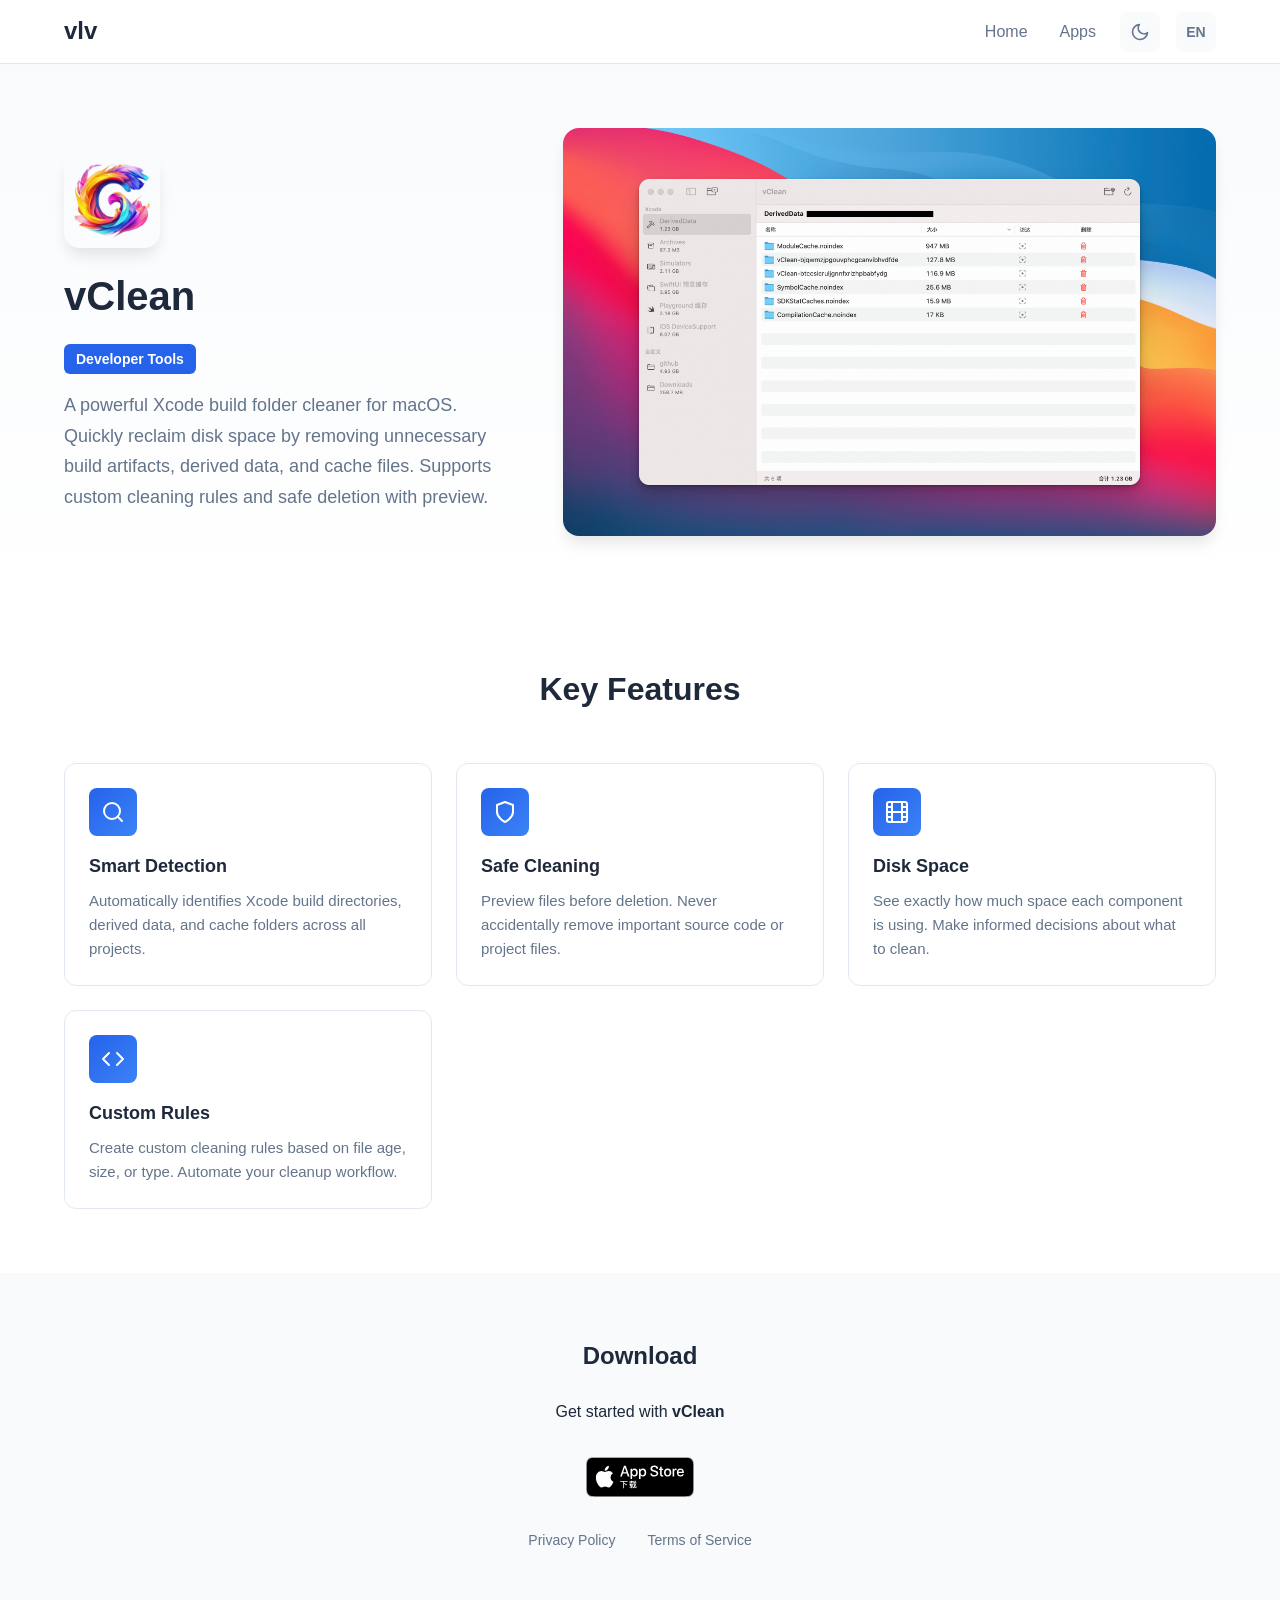
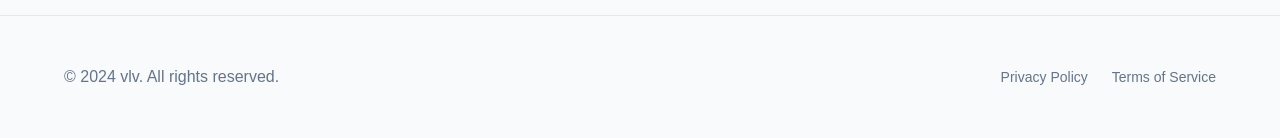
==== commit caaf9a91: "修复App Store徽章主题切换问题 - 在vclean和vpaste页面中添加data-theme-light和data-theme-dark属性到下载徽章 - 增强main.js中的JavaSc" ====
--- a/vclean/index.html
+++ b/vclean/index.html
@@ -144,7 +144,7 @@
       <p><span data-i18n="app_download_text">Get started with</span> <strong data-i18n="vclean_name">vClean</strong></p>
       <div class="download-buttons mt-4">
         <a href="https://apps.apple.com/cn/app/vclean/idYOUR_VCLEAN_ID?mt=12&itscg=30200&itsct=apps_box_badge&mttnsubad=YOUR_SUBADE_ID" target="_blank" rel="noopener noreferrer" class="app-store-link">
-          <img src="/assets/images/Download-on-the-App-Store/CN/Black_lockup/SVG/Download_on_the_App_Store_Badge_CNSC_RGB_blk_092917.svg" alt="立即下载，就在 App Store" class="app-store-badge" />
+          <img src="/assets/images/Download-on-the-App-Store/CN/Black_lockup/SVG/Download_on_the_App_Store_Badge_CNSC_RGB_blk_092917.svg" alt="立即下载，就在 App Store" class="app-store-badge" data-theme-light="/assets/images/Download-on-the-App-Store/CN/Black_lockup/SVG/Download_on_the_App_Store_Badge_CNSC_RGB_blk_092917.svg" data-theme-dark="/assets/images/Download-on-the-App-Store/CN/White_lockup/SVG/Download_on_the_App_Store_Badge_CNSC_RGB_wht_092917.svg" />
         </a>
       </div>
       
